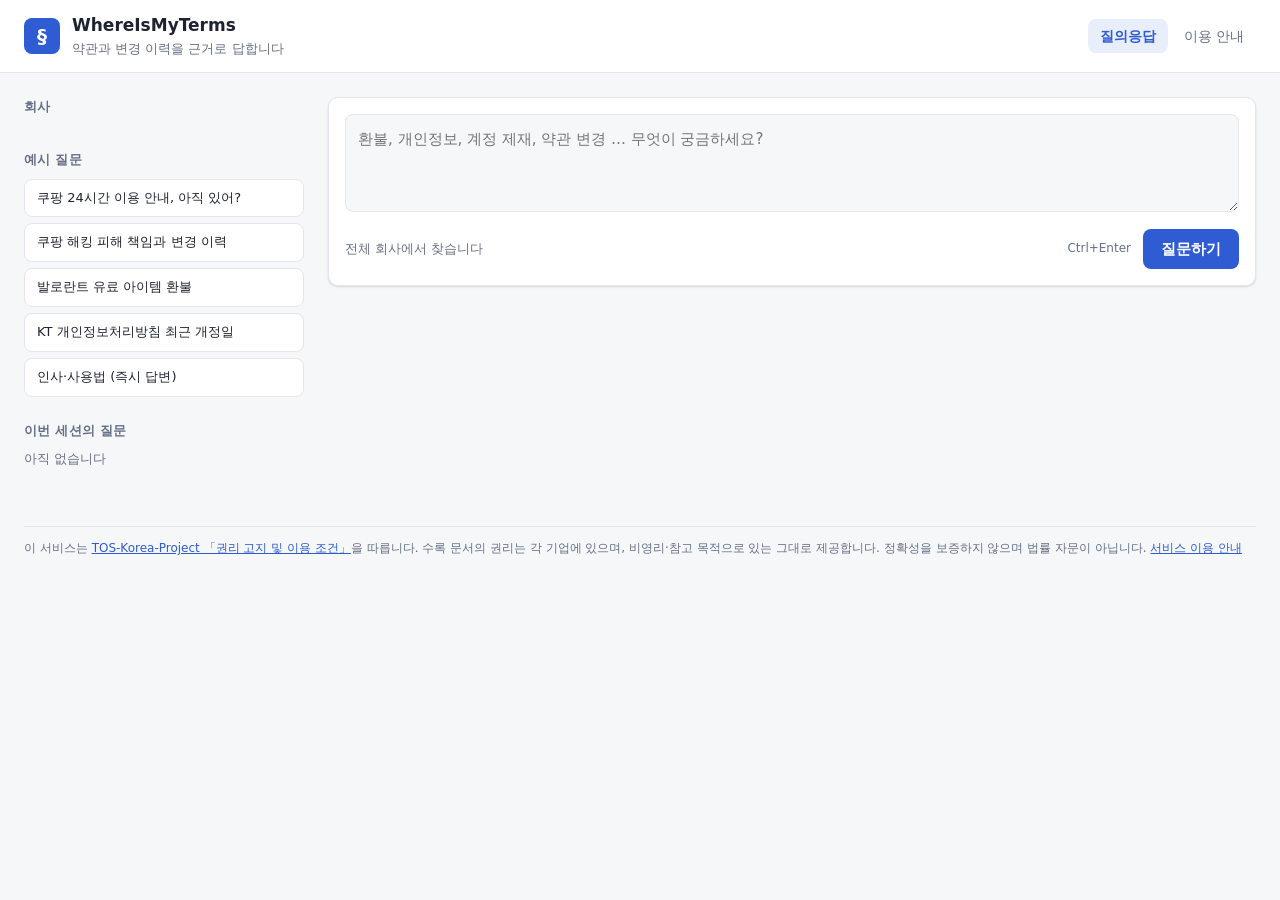
==== wimt/web_static/index.html @ f5bdb1ad "WhereIsMyTerms: 약관 변경 추적 + 약관 질의응답 (공개본) 약관을 조항 단위로 나눠 버전 사이 변경과 유불리(AI 참고 점수)를 추적하고, 약관·변경 이력·인용 법령" ====
<!doctype html>
<html lang="ko">
<head>
  <meta charset="utf-8">
  <meta name="viewport" content="width=device-width, initial-scale=1">
  <title>약관 질의응답 · WhereIsMyTerms</title>
  <link rel="stylesheet" href="app.css">
</head>
<body>
  <header class="topbar">
    <div class="brand">
      <span class="logo" aria-hidden="true">§</span>
      <div>
        <h1>WhereIsMyTerms</h1>
        <p>약관과 변경 이력을 근거로 답합니다</p>
      </div>
      <nav class="tabs" aria-label="페이지">
        <a href="/" aria-current="page">질의응답</a>
        <a href="/rules">이용 안내</a>
      </nav>
    </div>
  </header>

  <div class="layout">
    <aside class="sidebar">
      <section>
        <h2>회사</h2>
        <div id="companies" class="companies" role="radiogroup" aria-label="회사 선택"></div>
      </section>
      <section>
        <h2>예시 질문</h2>
        <div class="examples">
          <button type="button" data-q="쿠팡에서 24시간 서비스 이용할 수 있다는 내용 아직 있어?" data-c="coupang">쿠팡 24시간 이용 안내, 아직 있어?</button>
          <button type="button" data-q="쿠팡은 해킹 피해를 책임져? 예전에 바뀐 적 있어?" data-c="coupang">쿠팡 해킹 피해 책임과 변경 이력</button>
          <button type="button" data-q="발로란트에서 산 유료 아이템 환불 돼?" data-c="riotgames">발로란트 유료 아이템 환불</button>
          <button type="button" data-q="KT 개인정보처리방침은 마지막으로 언제 바뀌었어?" data-c="kt">KT 개인정보처리방침 최근 개정일</button>
          <button type="button" data-q="안녕? 뭘 물어볼 수 있어?" data-c="">인사·사용법 (즉시 답변)</button>
        </div>
      </section>
      <section>
        <h2>이번 세션의 질문</h2>
        <ul id="history" class="history"><li class="empty">아직 없습니다</li></ul>
      </section>
    </aside>

    <main class="main">
      <form id="ask" class="card ask">
        <label for="question" class="sr-only">질문</label>
        <textarea id="question" rows="3" maxlength="2000" placeholder="환불, 개인정보, 계정 제재, 약관 변경 … 무엇이 궁금하세요?" required></textarea>
        <div class="ask-bar">
          <span id="scope" class="scope">전체 회사에서 찾습니다</span>
          <span class="hint">Ctrl+Enter</span>
          <button id="submit" type="submit">질문하기</button>
        </div>
      </form>

      <section id="progress" class="card progress" hidden>
        <ol id="steps" class="steps"></ol>
        <p id="status" class="status" hidden></p>
      </section>

      <section id="error" class="card error" hidden></section>

      <section id="result" class="card result" hidden>
        <div id="notice" class="notice" hidden></div>
        <div id="answer" class="answer"></div>
        <div id="choices" class="choices" hidden></div>
        <div id="meta" class="meta"></div>
        <p class="disclaimer">AI가 자동으로 만든 참고용 답변으로, 틀리거나 빠진 내용이 있을 수 있습니다. 효력을 가지는 정본은 각 기업의 공식 페이지이며, 이 답변은 법적 판단이나 권리 행사의 근거가 될 수 없습니다.
          <a href="/rules">이용 안내</a></p>
      </section>

      <section id="evidence-wrap" class="evidence-wrap" hidden>
        <h2>근거 <span id="evidence-count" class="count"></span></h2>
        <div id="evidence" class="evidence"></div>
        <details class="trace">
          <summary>처리 기록 (trace)</summary>
          <pre id="trace"></pre>
        </details>
      </section>
    </main>
  </div>
  <footer class="site-footer">
    <p>이 서비스는 <a href="https://github.com/jinbumlee95/TOS-Korea-Project/tree/main#%EA%B6%8C%EB%A6%AC-%EA%B3%A0%EC%A7%80-%EB%B0%8F-%EC%9D%B4%EC%9A%A9-%EC%A1%B0%EA%B1%B4" target="_blank" rel="noopener">TOS-Korea-Project 「권리 고지 및 이용 조건」</a>을 따릅니다.
      수록 문서의 권리는 각 기업에 있으며, 비영리·참고 목적으로 있는 그대로 제공합니다. 정확성을 보증하지 않으며 법률 자문이 아닙니다. <a href="/rules">서비스 이용 안내</a></p>
  </footer>
  <script src="app.js"></script>
</body>
</html>
---- wimt/web_static/app.css ----
:root {
  --bg: #f6f7f9; --panel: #ffffff; --text: #1d2330; --muted: #667085; --line: #e3e6eb;
  --accent: #2f5bd3; --accent-soft: #e8eefc; --ok: #1f8a4c; --ok-soft: #e6f4ec; --warn: #b26a00; --warn-soft: #fdf2e0;
  --err: #c0362c; --err-soft: #fbeaea; --cite: #6a3fb5; --cite-soft: #efe8fb;
  --radius: 10px; --shadow: 0 1px 2px rgba(16, 24, 40, .06), 0 1px 3px rgba(16, 24, 40, .08);
  color-scheme: light;
}
@media (prefers-color-scheme: dark) {
  :root {
    --bg: #12151c; --panel: #1a1f29; --text: #e6e9ef; --muted: #98a2b3; --line: #2b3240;
    --accent: #7ea2ff; --accent-soft: #1f2a44; --ok: #5cc98a; --ok-soft: #173024; --warn: #f0b35a; --warn-soft: #33270f;
    --err: #ff7b72; --err-soft: #3a1a1a; --cite: #b99cff; --cite-soft: #2a2140; --shadow: none;
    color-scheme: dark;
  }
}
* { box-sizing: border-box; }
[hidden] { display: none !important; }
body {
  margin: 0; background: var(--bg); color: var(--text);
  font: 15px/1.6 "Pretendard", "Apple SD Gothic Neo", "Malgun Gothic", system-ui, sans-serif;
}
button { font: inherit; cursor: pointer; }
.sr-only { position: absolute; width: 1px; height: 1px; overflow: hidden; clip: rect(0 0 0 0); }

.topbar { background: var(--panel); border-bottom: 1px solid var(--line); padding: 12px 24px; }
.brand { display: flex; gap: 12px; align-items: center; max-width: 1280px; margin: 0 auto; }
.logo { width: 36px; height: 36px; border-radius: 8px; background: var(--accent); color: #fff;
        display: grid; place-items: center; font-weight: 700; font-size: 20px; }
.brand h1 { margin: 0; font-size: 17px; }
.brand p { margin: 0; color: var(--muted); font-size: 13px; }

.layout { display: grid; grid-template-columns: 280px minmax(0, 1fr); gap: 24px; max-width: 1280px;
          margin: 0 auto; padding: 24px; }
@media (max-width: 860px) { .layout { grid-template-columns: 1fr; padding: 16px; } }

.sidebar section { margin-bottom: 24px; }
.sidebar h2, .evidence-wrap h2 { font-size: 13px; font-weight: 600; color: var(--muted); margin: 0 0 8px;
                                 text-transform: none; letter-spacing: .02em; }
.companies { display: flex; flex-direction: column; gap: 4px; }
.company { display: flex; justify-content: space-between; align-items: center; width: 100%; text-align: left;
           padding: 8px 12px; border: 1px solid transparent; border-radius: 8px; background: none; color: var(--text); }
.company:hover { background: var(--panel); border-color: var(--line); }
.company[aria-checked="true"] { background: var(--accent-soft); border-color: var(--accent); color: var(--accent); font-weight: 600; }
.company small { color: var(--muted); font-weight: 400; }
.examples { display: flex; flex-direction: column; gap: 6px; }
.examples button { text-align: left; padding: 8px 12px; border: 1px solid var(--line); border-radius: 8px;
                   background: var(--panel); color: var(--text); font-size: 13px; }
.examples button:hover { border-color: var(--accent); }
.history { margin: 0; padding: 0; list-style: none; font-size: 13px; }
.history li { margin-bottom: 2px; }
.history li.empty { color: var(--muted); }
.history button { display: block; width: 100%; background: none; border: none; padding: 4px 0; color: var(--accent);
                  text-align: left; white-space: nowrap; overflow: hidden; text-overflow: ellipsis; }
.status { margin: 10px 0 0; color: var(--muted); font-size: 13px; }

.main { display: flex; flex-direction: column; gap: 16px; min-width: 0; }
.card { background: var(--panel); border: 1px solid var(--line); border-radius: var(--radius); box-shadow: var(--shadow); padding: 16px; }

.ask textarea { width: 100%; resize: vertical; border: 1px solid var(--line); border-radius: 8px; padding: 12px;
                font: inherit; background: var(--bg); color: var(--text); }
.ask textarea:focus { outline: 2px solid var(--accent-soft); border-color: var(--accent); }
.ask-bar { display: flex; align-items: center; gap: 12px; margin-top: 10px; }
.scope { color: var(--muted); font-size: 13px; flex: 1; }
.hint { color: var(--muted); font-size: 12px; }
.ask button { padding: 8px 18px; border: none; border-radius: 8px; background: var(--accent); color: #fff; font-weight: 600; }
.ask button:disabled { opacity: .5; cursor: wait; }

.steps { list-style: none; margin: 0; padding: 0; display: flex; flex-wrap: wrap; gap: 8px; }
.step { display: flex; gap: 10px; align-items: flex-start; padding: 10px 12px; border-radius: 8px; border: 1px solid var(--line);
        min-width: 150px; flex: 1; }
.step .icon { width: 20px; height: 20px; border-radius: 50%; flex: none; display: grid; place-items: center; font-size: 12px;
              border: 2px solid var(--line); color: var(--muted); margin-top: 2px; }
.step .label { font-weight: 600; font-size: 14px; }
.step .detail { color: var(--muted); font-size: 12px; }
.step.running { border-color: var(--accent); background: var(--accent-soft); }
.step.running .icon { border-color: var(--accent); border-top-color: transparent; animation: spin .8s linear infinite; }
.step.done .icon { background: var(--ok); border-color: var(--ok); color: #fff; }
.step.error .icon { background: var(--err); border-color: var(--err); color: #fff; }
.step.skipped { opacity: .45; }
@keyframes spin { to { transform: rotate(360deg); } }
@media (prefers-reduced-motion: reduce) { .step.running .icon { animation: none; } }

.error { border-color: var(--err); background: var(--err-soft); color: var(--err); }
.notice { padding: 10px 12px; border-radius: 8px; background: var(--warn-soft); color: var(--warn); margin-bottom: 12px; font-size: 14px; }
.answer p { margin: 0 0 10px; }
.answer p:last-child { margin-bottom: 0; }
.cite { display: inline-block; padding: 0 6px; margin: 0 1px; border-radius: 6px; border: none; font-size: 12px; font-weight: 600;
        background: var(--cite-soft); color: var(--cite); vertical-align: 1px; }
.cite:hover { outline: 1px solid var(--cite); }
.choices { display: flex; flex-wrap: wrap; gap: 8px; margin-top: 12px; }
.choices button { padding: 6px 14px; border-radius: 999px; border: 1px solid var(--accent); background: var(--accent-soft);
                  color: var(--accent); font-weight: 600; font-size: 14px; }
.choices button:hover { background: var(--accent); color: #fff; }
.choices button.all { border-color: var(--line); background: none; color: var(--muted); font-weight: 400; }
.meta { margin-top: 12px; padding-top: 10px; border-top: 1px solid var(--line); color: var(--muted); font-size: 12px;
        display: flex; flex-wrap: wrap; gap: 4px 16px; }

.evidence { display: flex; flex-direction: column; gap: 8px; }
.ev { background: var(--panel); border: 1px solid var(--line); border-radius: var(--radius); overflow: hidden; }
.ev.cited { border-color: var(--cite); }
.ev.flash { box-shadow: 0 0 0 3px var(--cite-soft); }
.ev summary { cursor: pointer; padding: 10px 12px; display: flex; gap: 10px; align-items: baseline; list-style: none; }
.ev summary::-webkit-details-marker { display: none; }
.ev .tag { font-weight: 700; font-size: 12px; padding: 1px 7px; border-radius: 6px; background: var(--cite-soft); color: var(--cite); flex: none; }
.ev:not(.cited) .tag { background: var(--line); color: var(--muted); }
.ev .head { font-size: 14px; }
.ev .sub { color: var(--muted); font-size: 12px; margin-left: auto; white-space: nowrap; }
.ev pre { margin: 0; padding: 12px; border-top: 1px solid var(--line); white-space: pre-wrap; word-break: break-word;
          font: 13px/1.6 inherit; background: var(--bg); max-height: 420px; overflow: auto; }
.count { color: var(--muted); font-weight: 400; }
.trace { margin-top: 12px; }
.trace summary { cursor: pointer; color: var(--muted); font-size: 13px; }
.trace pre { font-size: 12px; background: var(--panel); border: 1px solid var(--line); border-radius: 8px; padding: 12px;
             max-height: 360px; overflow: auto; white-space: pre-wrap; word-break: break-all; }

/* 페이지 탭 · 안내 문구 · 이용 안내 페이지 */
.brand { flex-wrap: wrap; }
.tabs { margin-left: auto; display: flex; gap: 4px; }
.tabs a { padding: 6px 12px; border-radius: 8px; color: var(--muted); text-decoration: none; font-size: 14px; }
.tabs a:hover { background: var(--bg); color: var(--text); }
.tabs a[aria-current="page"] { background: var(--accent-soft); color: var(--accent); font-weight: 600; }
a { color: var(--accent); }
.muted { color: var(--muted); }
.disclaimer { margin: 10px 0 0; font-size: 12px; color: var(--muted); }
.site-footer { max-width: 1280px; margin: 8px auto 24px; padding: 0 24px; font-size: 12px; color: var(--muted); }
.site-footer p { border-top: 1px solid var(--line); padding-top: 12px; margin: 0; }
.ev .source { font-size: 12px; white-space: nowrap; }
.doc { max-width: 860px; margin: 0 auto; padding: 24px; }
.doc h1 { font-size: 24px; margin: 8px 0 8px; }
.doc h2 { font-size: 17px; margin: 28px 0 8px; }
.doc .lead { font-size: 16px; }
.doc ul { padding-left: 20px; }
.doc li { margin-bottom: 8px; }
.doc code { font-size: 13px; background: var(--cite-soft); color: var(--cite); padding: 0 4px; border-radius: 4px; }
.callout { border-left: 4px solid var(--accent); }
.callout h2 { margin-top: 0; }
.coverage { display: flex; flex-direction: column; gap: 8px; }
.doclist { margin: 0; padding: 8px 12px 12px 32px; border-top: 1px solid var(--line); font-size: 14px; }
.doclist li { margin-bottom: 4px; }
.doclist .muted { font-size: 12px; margin-left: 6px; }
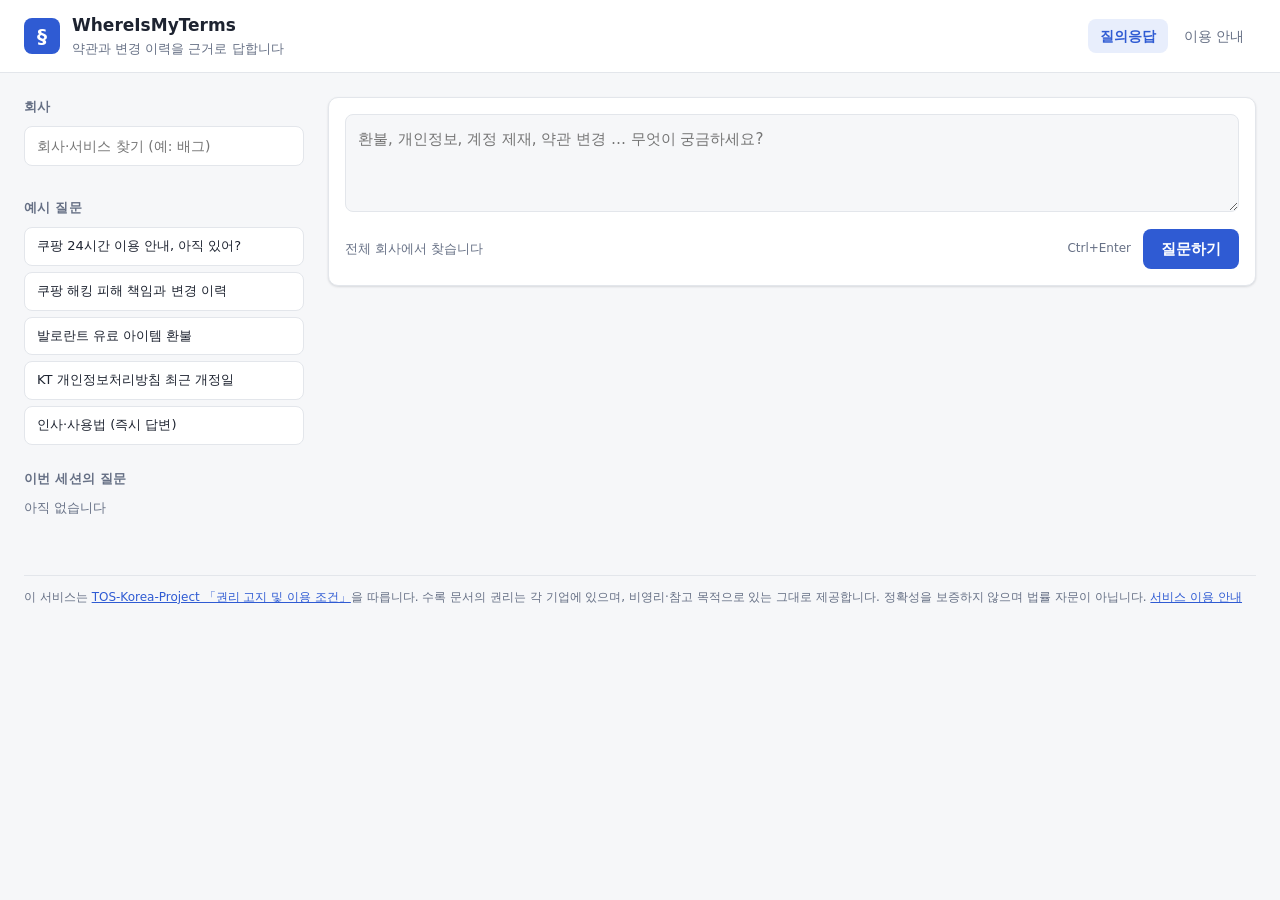
==== commit 771b0a72: "웹 동시 사용·회사 검색/즐겨찾기, 판정 요청 크기 제한과 보류 안내, 추천 질문, 충분성 기준 - 여러 사용자가 동시에 질문 (작업 스레드 공유, 넘치면 대기열 후 503) - " ====
--- a/wimt/web_static/index.html
+++ b/wimt/web_static/index.html
@@ -25,6 +25,8 @@
     <aside class="sidebar">
       <section>
         <h2>회사</h2>
+        <input id="company-search" class="company-search" type="search" placeholder="회사·서비스 찾기 (예: 배그)"
+               aria-label="회사 검색" autocomplete="off">
         <div id="companies" class="companies" role="radiogroup" aria-label="회사 선택"></div>
       </section>
       <section>
@@ -65,6 +67,10 @@
         <div id="notice" class="notice" hidden></div>
         <div id="answer" class="answer"></div>
         <div id="choices" class="choices" hidden></div>
+        <div id="suggest" class="suggest" hidden>
+          <span class="suggest-label">이어서 물어보기 <small>(새 질문으로 처리됩니다)</small></span>
+          <div id="suggest-list" class="choices"></div>
+        </div>
         <div id="meta" class="meta"></div>
         <p class="disclaimer">AI가 자동으로 만든 참고용 답변으로, 틀리거나 빠진 내용이 있을 수 있습니다. 효력을 가지는 정본은 각 기업의 공식 페이지이며, 이 답변은 법적 판단이나 권리 행사의 근거가 될 수 없습니다.
           <a href="/rules">이용 안내</a></p>
--- a/wimt/web_static/app.css
+++ b/wimt/web_static/app.css
@@ -36,7 +36,18 @@
 .sidebar section { margin-bottom: 24px; }
 .sidebar h2, .evidence-wrap h2 { font-size: 13px; font-weight: 600; color: var(--muted); margin: 0 0 8px;
                                  text-transform: none; letter-spacing: .02em; }
-.companies { display: flex; flex-direction: column; gap: 4px; }
+.company-search { width: 100%; margin-bottom: 8px; padding: 8px 12px; border: 1px solid var(--line); border-radius: 8px;
+                  background: var(--panel); color: var(--text); font: inherit; font-size: 14px; }
+.company-search:focus { outline: 2px solid var(--accent-soft); border-color: var(--accent); }
+.companies { display: flex; flex-direction: column; gap: 4px; max-height: 55vh; overflow-y: auto; padding-right: 2px; }
+.companies .group { margin: 8px 4px 2px; font-size: 12px; color: var(--muted); }
+.companies .empty { margin: 8px 4px; font-size: 13px; color: var(--muted); }
+.company-row { display: flex; align-items: center; gap: 2px; }
+.company-row .company { flex: 1; min-width: 0; }
+.fav { flex: none; width: 32px; height: 32px; border: none; border-radius: 8px; background: none; color: var(--muted);
+       font-size: 16px; line-height: 1; cursor: pointer; }
+.fav:hover { background: var(--panel); color: var(--warn); }
+.fav[aria-pressed="true"] { color: var(--warn); }
 .company { display: flex; justify-content: space-between; align-items: center; width: 100%; text-align: left;
            padding: 8px 12px; border: 1px solid transparent; border-radius: 8px; background: none; color: var(--text); }
 .company:hover { background: var(--panel); border-color: var(--line); }
@@ -91,6 +102,10 @@
 .choices button { padding: 6px 14px; border-radius: 999px; border: 1px solid var(--accent); background: var(--accent-soft);
                   color: var(--accent); font-weight: 600; font-size: 14px; }
 .choices button:hover { background: var(--accent); color: #fff; }
+.suggest { margin-top: 16px; }
+.suggest-label { font-size: 13px; color: var(--muted); }
+.suggest-label small { font-size: 12px; }
+.suggest .choices { margin-top: 6px; }
 .choices button.all { border-color: var(--line); background: none; color: var(--muted); font-weight: 400; }
 .meta { margin-top: 12px; padding-top: 10px; border-top: 1px solid var(--line); color: var(--muted); font-size: 12px;
         display: flex; flex-wrap: wrap; gap: 4px 16px; }
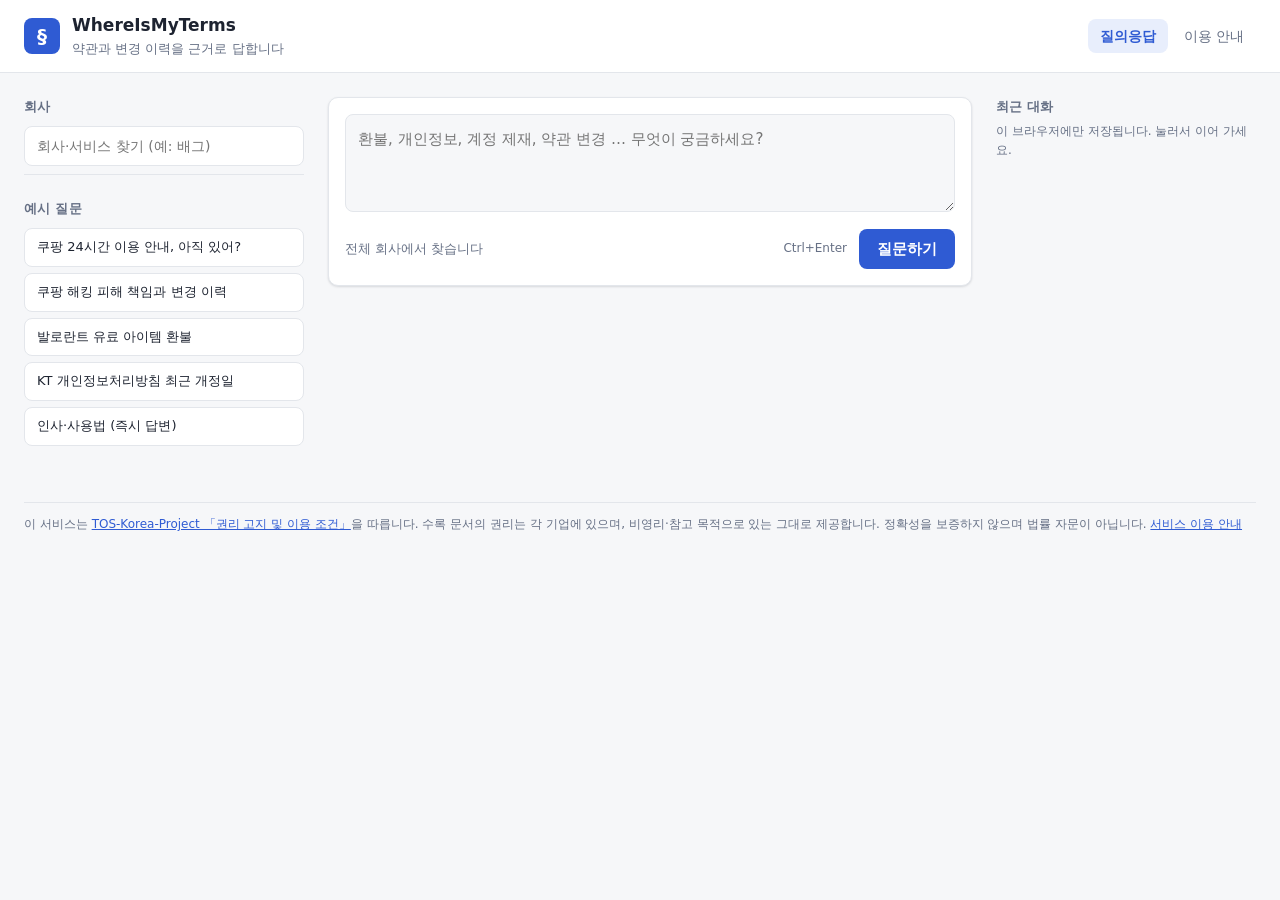
==== commit 52435591: "긴 목록 항 채점 제외·DirectML 전용, 회사별 최근 대화·추천 질문 회사 전환·토스 추가, 답변 끝 '알고 있는 버전' 안내·수집본 표기, 근거 번호 말풍선, 웹 화면 캡처" ====
--- a/wimt/web_static/index.html
+++ b/wimt/web_static/index.html
@@ -39,10 +39,6 @@
           <button type="button" data-q="안녕? 뭘 물어볼 수 있어?" data-c="">인사·사용법 (즉시 답변)</button>
         </div>
       </section>
-      <section>
-        <h2>이번 세션의 질문</h2>
-        <ul id="history" class="history"><li class="empty">아직 없습니다</li></ul>
-      </section>
     </aside>
 
     <main class="main">
@@ -51,12 +47,18 @@
         <textarea id="question" rows="3" maxlength="2000" placeholder="환불, 개인정보, 계정 제재, 약관 변경 … 무엇이 궁금하세요?" required></textarea>
         <div class="ask-bar">
           <span id="scope" class="scope">전체 회사에서 찾습니다</span>
+          <span id="thread" class="thread" hidden></span>
+          <button id="new-thread" class="new-thread" type="button" hidden title="이전 대화를 잊고 새로 질문합니다">새 대화</button>
           <span class="hint">Ctrl+Enter</span>
           <button id="submit" type="submit">질문하기</button>
         </div>
       </form>
 
       <section id="progress" class="card progress" hidden>
+        <div class="progress-head">
+          <span id="progress-title" class="progress-title">처리 중</span>
+          <span id="timer" class="timer" aria-live="off">0.0초</span>
+        </div>
         <ol id="steps" class="steps"></ol>
         <p id="status" class="status" hidden></p>
       </section>
@@ -64,6 +66,7 @@
       <section id="error" class="card error" hidden></section>
 
       <section id="result" class="card result" hidden>
+        <p id="understood" class="understood" hidden></p>
         <div id="notice" class="notice" hidden></div>
         <div id="answer" class="answer"></div>
         <div id="choices" class="choices" hidden></div>
@@ -77,14 +80,27 @@
       </section>
 
       <section id="evidence-wrap" class="evidence-wrap" hidden>
-        <h2>근거 <span id="evidence-count" class="count"></span></h2>
-        <div id="evidence" class="evidence"></div>
+        <div id="ev-terms-wrap" class="ev-group">
+          <h2><span id="ev-terms-title">근거</span> <span id="ev-terms-count" class="count"></span></h2>
+          <div id="ev-terms" class="evidence"></div>
+        </div>
+        <div id="ev-laws-wrap" class="ev-group" hidden>
+          <h2>법령 근거 <span id="ev-laws-count" class="count"></span></h2>
+          <p class="ev-note">약관이 따른다고 한 법령의 조문입니다 (legalize-kr · 국가법령정보센터). 참고용이며 법률 자문이 아닙니다.</p>
+          <div id="ev-laws" class="evidence"></div>
+        </div>
         <details class="trace">
           <summary>처리 기록 (trace)</summary>
           <pre id="trace"></pre>
         </details>
       </section>
     </main>
+
+    <aside class="convs-panel" aria-labelledby="convs-title">
+      <h2 id="convs-title">최근 대화</h2>
+      <p class="convs-note">이 브라우저에만 저장됩니다. 눌러서 이어 가세요.</p>
+      <ul id="convs" class="convs"></ul>
+    </aside>
   </div>
   <footer class="site-footer">
     <p>이 서비스는 <a href="https://github.com/jinbumlee95/TOS-Korea-Project/tree/main#%EA%B6%8C%EB%A6%AC-%EA%B3%A0%EC%A7%80-%EB%B0%8F-%EC%9D%B4%EC%9A%A9-%EC%A1%B0%EA%B1%B4" target="_blank" rel="noopener">TOS-Korea-Project 「권리 고지 및 이용 조건」</a>을 따릅니다.
--- a/wimt/web_static/app.css
+++ b/wimt/web_static/app.css
@@ -23,15 +23,42 @@
 .sr-only { position: absolute; width: 1px; height: 1px; overflow: hidden; clip: rect(0 0 0 0); }
 
 .topbar { background: var(--panel); border-bottom: 1px solid var(--line); padding: 12px 24px; }
-.brand { display: flex; gap: 12px; align-items: center; max-width: 1280px; margin: 0 auto; }
+.brand { display: flex; gap: 12px; align-items: center; max-width: 1560px; margin: 0 auto; }
 .logo { width: 36px; height: 36px; border-radius: 8px; background: var(--accent); color: #fff;
         display: grid; place-items: center; font-weight: 700; font-size: 20px; }
 .brand h1 { margin: 0; font-size: 17px; }
 .brand p { margin: 0; color: var(--muted); font-size: 13px; }
 
-.layout { display: grid; grid-template-columns: 280px minmax(0, 1fr); gap: 24px; max-width: 1280px;
-          margin: 0 auto; padding: 24px; }
-@media (max-width: 860px) { .layout { grid-template-columns: 1fr; padding: 16px; } }
+.layout { display: grid; grid-template-columns: 280px minmax(0, 1fr) 260px; grid-template-areas: "side main convs";
+          gap: 24px; max-width: 1560px; margin: 0 auto; padding: 24px; }
+.sidebar { grid-area: side; }
+.main { grid-area: main; }
+.convs-panel { grid-area: convs; }
+@media (max-width: 1180px) {
+  .layout { grid-template-columns: 280px minmax(0, 1fr); grid-template-areas: "side main" "convs main"; grid-template-rows: auto 1fr; }
+}
+@media (max-width: 860px) { .layout { grid-template-columns: 1fr; grid-template-areas: "side" "convs" "main"; padding: 16px; } }
+
+/* 오른쪽: 회사별 대화 목록 (최근 것이 위) */
+.convs-panel h2 { font-size: 13px; font-weight: 600; color: var(--muted); margin: 0 0 4px; }
+.convs-note { margin: 0 0 8px; font-size: 12px; color: var(--muted); }
+.convs { margin: 0; padding: 0; list-style: none; display: flex; flex-direction: column; gap: 6px;
+         max-height: 75vh; overflow-y: auto; }
+.convs .empty { font-size: 13px; color: var(--muted); }
+.conv { position: relative; }
+.conv-open { display: flex; flex-direction: column; gap: 2px; width: 100%; text-align: left; padding: 8px 28px 8px 12px;
+             border: 1px solid var(--line); border-radius: 8px; background: var(--panel); color: var(--text); }
+.conv-open:hover { border-color: var(--accent); }
+.conv.active .conv-open { border-color: var(--accent); background: var(--accent-soft); }
+.conv-company { align-self: flex-start; font-size: 11px; font-weight: 600; padding: 0 7px; border-radius: 999px;
+                background: var(--accent-soft); color: var(--accent); }
+.conv.active .conv-company { background: var(--accent); color: #fff; }
+.conv-title { font-size: 13px; font-weight: 600; overflow: hidden; text-overflow: ellipsis; white-space: nowrap; }
+.conv-last { font-size: 12px; color: var(--muted); overflow: hidden; text-overflow: ellipsis; white-space: nowrap; }
+.conv-meta { font-size: 11px; color: var(--muted); }
+.conv-del { position: absolute; top: 4px; right: 4px; width: 22px; height: 22px; border: none; border-radius: 6px;
+            background: none; color: var(--muted); font-size: 15px; line-height: 1; }
+.conv-del:hover { background: var(--err-soft); color: var(--err); }
 
 .sidebar section { margin-bottom: 24px; }
 .sidebar h2, .evidence-wrap h2 { font-size: 13px; font-weight: 600; color: var(--muted); margin: 0 0 8px;
@@ -39,7 +66,10 @@
 .company-search { width: 100%; margin-bottom: 8px; padding: 8px 12px; border: 1px solid var(--line); border-radius: 8px;
                   background: var(--panel); color: var(--text); font: inherit; font-size: 14px; }
 .company-search:focus { outline: 2px solid var(--accent-soft); border-color: var(--accent); }
-.companies { display: flex; flex-direction: column; gap: 4px; max-height: 55vh; overflow-y: auto; padding-right: 2px; }
+/* 회사 목록: 한 번에 6줄 정도(줄 42px + 간격 4px)만 보이고 나머지는 스크롤 */
+.companies { display: flex; flex-direction: column; gap: 4px; max-height: calc(6 * 42px + 5 * 4px); overflow-y: auto;
+             padding-right: 2px; overscroll-behavior: contain; border-bottom: 1px solid var(--line); position: relative; }
+.company-row { flex: none; }
 .companies .group { margin: 8px 4px 2px; font-size: 12px; color: var(--muted); }
 .companies .empty { margin: 8px 4px; font-size: 13px; color: var(--muted); }
 .company-row { display: flex; align-items: center; gap: 2px; }
@@ -57,12 +87,19 @@
 .examples button { text-align: left; padding: 8px 12px; border: 1px solid var(--line); border-radius: 8px;
                    background: var(--panel); color: var(--text); font-size: 13px; }
 .examples button:hover { border-color: var(--accent); }
-.history { margin: 0; padding: 0; list-style: none; font-size: 13px; }
-.history li { margin-bottom: 2px; }
-.history li.empty { color: var(--muted); }
-.history button { display: block; width: 100%; background: none; border: none; padding: 4px 0; color: var(--accent);
-                  text-align: left; white-space: nowrap; overflow: hidden; text-overflow: ellipsis; }
 .status { margin: 10px 0 0; color: var(--muted); font-size: 13px; }
+.progress-head { display: flex; justify-content: space-between; align-items: baseline; margin-bottom: 10px; }
+.progress-title { font-size: 13px; font-weight: 600; color: var(--accent); }
+.timer { font-variant-numeric: tabular-nums; font-size: 13px; color: var(--muted); }
+.progress.done .progress-title { color: var(--ok); }
+.progress.failed .progress-title { color: var(--err); }
+.ev-group + .ev-group { margin-top: 20px; }
+.ev-note { margin: -4px 0 8px; font-size: 12px; color: var(--muted); }
+.ev.law .tag { background: var(--warn-soft); color: var(--warn); }
+.ev mark.hl { background: #fff1a8; color: inherit; border-radius: 3px; padding: 0 1px; box-shadow: 0 0 0 1px #f2d54a inset; }
+@media (prefers-color-scheme: dark) { .ev mark.hl { background: #5a4a0c; box-shadow: 0 0 0 1px #8a7415 inset; } }
+.ev .hl-count { font-size: 11px; padding: 1px 6px; border-radius: 999px; background: #fff1a8; color: #6b5800; white-space: nowrap; flex: none; }
+@media (prefers-color-scheme: dark) { .ev .hl-count { background: #5a4a0c; color: #f5e27a; } }
 
 .main { display: flex; flex-direction: column; gap: 16px; min-width: 0; }
 .card { background: var(--panel); border: 1px solid var(--line); border-radius: var(--radius); box-shadow: var(--shadow); padding: 16px; }
@@ -73,8 +110,14 @@
 .ask-bar { display: flex; align-items: center; gap: 12px; margin-top: 10px; }
 .scope { color: var(--muted); font-size: 13px; flex: 1; }
 .hint { color: var(--muted); font-size: 12px; }
-.ask button { padding: 8px 18px; border: none; border-radius: 8px; background: var(--accent); color: #fff; font-weight: 600; }
-.ask button:disabled { opacity: .5; cursor: wait; }
+.thread { color: var(--accent); font-size: 12px; }
+.new-thread { padding: 4px 10px; border: 1px solid var(--line); border-radius: 999px; background: none;
+              color: var(--muted); font-size: 12px; cursor: pointer; }
+.new-thread:hover { border-color: var(--accent); color: var(--accent); }
+.understood { margin: 0 0 10px; padding: 8px 12px; border-radius: 8px; background: var(--accent-soft);
+              color: var(--accent); font-size: 13px; }
+.ask #submit { padding: 8px 18px; border: none; border-radius: 8px; background: var(--accent); color: #fff; font-weight: 600; }
+.ask #submit:disabled { opacity: .5; cursor: wait; }
 
 .steps { list-style: none; margin: 0; padding: 0; display: flex; flex-wrap: wrap; gap: 8px; }
 .step { display: flex; gap: 10px; align-items: flex-start; padding: 10px 12px; border-radius: 8px; border: 1px solid var(--line);
@@ -83,6 +126,8 @@
               border: 2px solid var(--line); color: var(--muted); margin-top: 2px; }
 .step .label { font-weight: 600; font-size: 14px; }
 .step .detail { color: var(--muted); font-size: 12px; }
+.step .step-time { font-size: 11px; color: var(--muted); font-variant-numeric: tabular-nums; margin-top: 2px; }
+.step .step-time:empty { display: none; }
 .step.running { border-color: var(--accent); background: var(--accent-soft); }
 .step.running .icon { border-color: var(--accent); border-top-color: transparent; animation: spin .8s linear infinite; }
 .step.done .icon { background: var(--ok); border-color: var(--ok); color: #fff; }
@@ -137,7 +182,7 @@
 a { color: var(--accent); }
 .muted { color: var(--muted); }
 .disclaimer { margin: 10px 0 0; font-size: 12px; color: var(--muted); }
-.site-footer { max-width: 1280px; margin: 8px auto 24px; padding: 0 24px; font-size: 12px; color: var(--muted); }
+.site-footer { max-width: 1560px; margin: 8px auto 24px; padding: 0 24px; font-size: 12px; color: var(--muted); }
 .site-footer p { border-top: 1px solid var(--line); padding-top: 12px; margin: 0; }
 .ev .source { font-size: 12px; white-space: nowrap; }
 .doc { max-width: 860px; margin: 0 auto; padding: 24px; }
@@ -153,3 +198,10 @@
 .doclist { margin: 0; padding: 8px 12px 12px 32px; border-top: 1px solid var(--line); font-size: 14px; }
 .doclist li { margin-bottom: 4px; }
 .doclist .muted { font-size: 12px; margin-left: 6px; }
+
+/* 근거 번호 말풍선 (app.js showTip): 마우스를 올리면 바로 뜬다 */
+.tip { position: absolute; z-index: 1000; max-width: min(360px, calc(100vw - 16px)); padding: 8px 10px;
+       border-radius: 8px; background: var(--text); color: var(--panel); font-size: 12.5px; line-height: 1.5;
+       white-space: pre-line; pointer-events: none; box-shadow: 0 4px 12px rgba(16, 24, 40, .18); }
+[data-tip] { cursor: help; }
+.cite[data-tip] { cursor: pointer; }
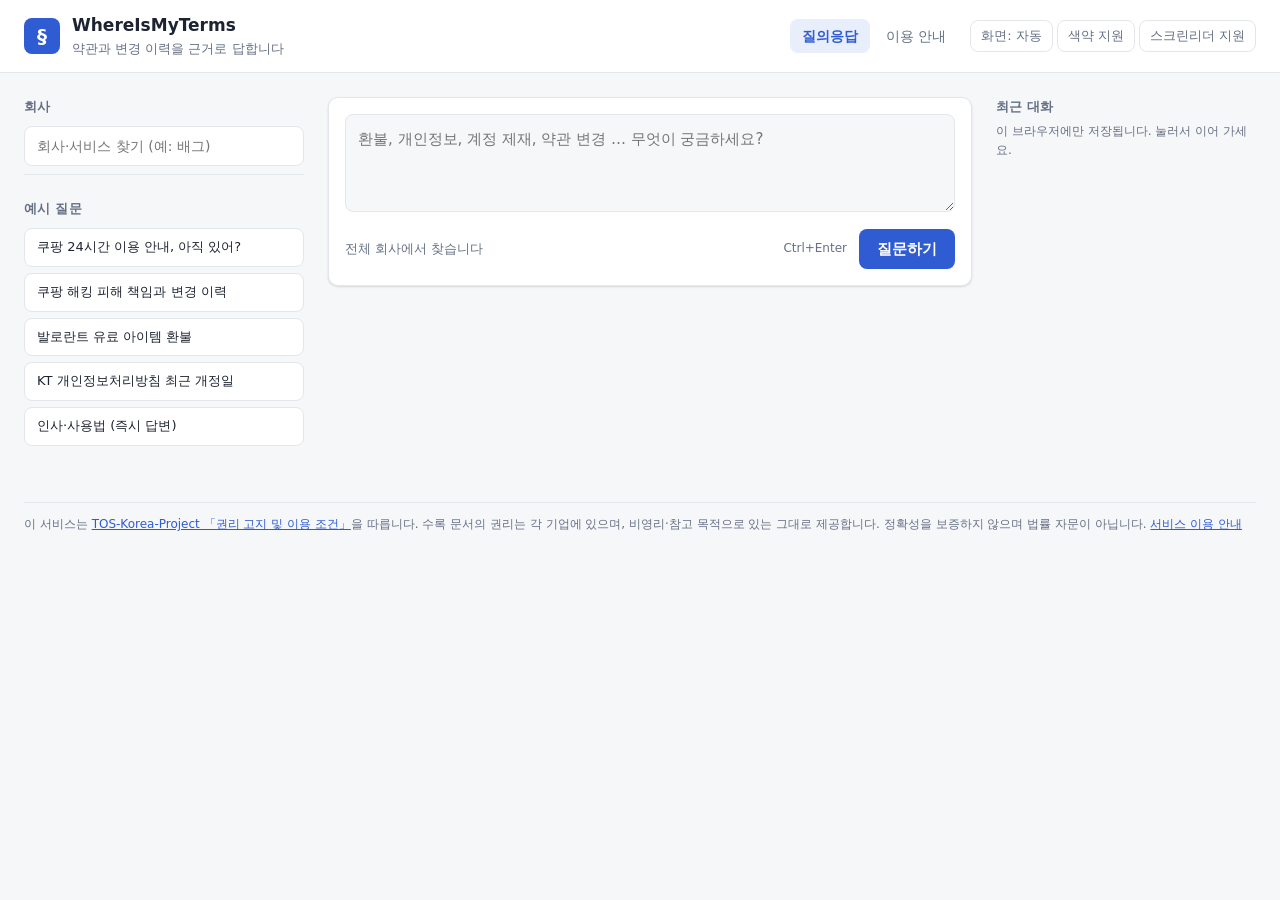
==== commit 049b0c8e: "1.1.0: 변경 이력 비교 보기, 날짜 되묻기, 최근순 이력, 공정위 사례 하이라이트, 화면 접근성 설정 - 날짜 없이 물은 이력 질문이 보류되면 관련 변경 목록을 최근 날짜부터" ====
--- a/wimt/web_static/index.html
+++ b/wimt/web_static/index.html
@@ -5,8 +5,10 @@
   <meta name="viewport" content="width=device-width, initial-scale=1">
   <title>약관 질의응답 · WhereIsMyTerms</title>
   <link rel="stylesheet" href="app.css">
+  <script src="a11y.js"></script>
 </head>
 <body>
+  <a class="skip" href="#question">질문 입력으로 건너뛰기</a>
   <header class="topbar">
     <div class="brand">
       <span class="logo" aria-hidden="true">§</span>
@@ -54,22 +56,27 @@
         </div>
       </form>
 
-      <section id="progress" class="card progress" hidden>
+      <section id="progress" class="card progress" aria-label="처리 진행" hidden>
         <div class="progress-head">
           <span id="progress-title" class="progress-title">처리 중</span>
           <span id="timer" class="timer" aria-live="off">0.0초</span>
         </div>
         <ol id="steps" class="steps"></ol>
+        <details id="live" class="live" open hidden>
+          <summary class="live-head"><span id="live-title">찾은 근거</span> <span id="live-count" class="count"></span></summary>
+          <ol id="live-list" class="live-list"></ol>
+        </details>
         <p id="status" class="status" hidden></p>
       </section>
 
-      <section id="error" class="card error" hidden></section>
+      <section id="error" class="card error" role="alert" hidden></section>
 
-      <section id="result" class="card result" hidden>
+      <section id="result" class="card result" tabindex="-1" aria-label="답변" hidden>
         <p id="understood" class="understood" hidden></p>
         <div id="notice" class="notice" hidden></div>
         <div id="answer" class="answer"></div>
         <div id="choices" class="choices" hidden></div>
+        <div id="date-list" class="evidence date-list" hidden></div>
         <div id="suggest" class="suggest" hidden>
           <span class="suggest-label">이어서 물어보기 <small>(새 질문으로 처리됩니다)</small></span>
           <div id="suggest-list" class="choices"></div>
--- a/wimt/web_static/app.css
+++ b/wimt/web_static/app.css
@@ -3,15 +3,37 @@
   --accent: #2f5bd3; --accent-soft: #e8eefc; --ok: #1f8a4c; --ok-soft: #e6f4ec; --warn: #b26a00; --warn-soft: #fdf2e0;
   --err: #c0362c; --err-soft: #fbeaea; --cite: #6a3fb5; --cite-soft: #efe8fb;
   --radius: 10px; --shadow: 0 1px 2px rgba(16, 24, 40, .06), 0 1px 3px rgba(16, 24, 40, .08);
+  --hl: #fff1a8; --hl-line: #f2d54a; --hl-text: #6b5800;
   color-scheme: light;
 }
+/* 어두운 화면: 기기 설정을 따르되(자동), 화면 설정(a11y.js)에서 밝게·어둡게를 고르면 그것을 따른다 */
 @media (prefers-color-scheme: dark) {
-  :root {
+  :root:not([data-theme="light"]) {
     --bg: #12151c; --panel: #1a1f29; --text: #e6e9ef; --muted: #98a2b3; --line: #2b3240;
     --accent: #7ea2ff; --accent-soft: #1f2a44; --ok: #5cc98a; --ok-soft: #173024; --warn: #f0b35a; --warn-soft: #33270f;
     --err: #ff7b72; --err-soft: #3a1a1a; --cite: #b99cff; --cite-soft: #2a2140; --shadow: none;
+    --hl: #5a4a0c; --hl-line: #8a7415; --hl-text: #f5e27a;
     color-scheme: dark;
   }
+}
+:root[data-theme="dark"] {
+  --bg: #12151c; --panel: #1a1f29; --text: #e6e9ef; --muted: #98a2b3; --line: #2b3240;
+  --accent: #7ea2ff; --accent-soft: #1f2a44; --ok: #5cc98a; --ok-soft: #173024; --warn: #f0b35a; --warn-soft: #33270f;
+  --err: #ff7b72; --err-soft: #3a1a1a; --cite: #b99cff; --cite-soft: #2a2140; --shadow: none;
+  --hl: #5a4a0c; --hl-line: #8a7415; --hl-text: #f5e27a;
+  color-scheme: dark;
+}
+/* 색약 지원: 빨강·초록(적록 색각이상에서 구별이 어렵다) 대신 파랑·주황 (Okabe–Ito 계열). 색 말고도 밑줄·취소선·기호로 구분한다 */
+:root[data-cvd="on"] {
+  --ok: #0067a5; --ok-soft: #e1eef8; --err: #b34d00; --err-soft: #fcebdc; --warn: #7a6200; --warn-soft: #f8f1d4;
+}
+@media (prefers-color-scheme: dark) {
+  :root[data-cvd="on"]:not([data-theme="light"]) {
+    --ok: #6cbcf0; --ok-soft: #12283a; --err: #ffa05c; --err-soft: #3a2412; --warn: #f0e05a; --warn-soft: #302c0e;
+  }
+}
+:root[data-cvd="on"][data-theme="dark"] {
+  --ok: #6cbcf0; --ok-soft: #12283a; --err: #ffa05c; --err-soft: #3a2412; --warn: #f0e05a; --warn-soft: #302c0e;
 }
 * { box-sizing: border-box; }
 [hidden] { display: none !important; }
@@ -21,6 +43,21 @@
 }
 button { font: inherit; cursor: pointer; }
 .sr-only { position: absolute; width: 1px; height: 1px; overflow: hidden; clip: rect(0 0 0 0); }
+
+/* 키보드 초점: 늘 보이게, 스크린리더 지원 모드에서는 더 굵게 */
+:focus-visible { outline: 2px solid var(--accent); outline-offset: 2px; }
+:root[data-sr="on"] :focus-visible { outline: 3px solid var(--accent); outline-offset: 3px; box-shadow: 0 0 0 6px var(--accent-soft); }
+.skip { position: absolute; left: 12px; top: -48px; z-index: 10; padding: 8px 14px; border-radius: 8px;
+        background: var(--accent); color: #fff; font-weight: 600; text-decoration: none; }
+.skip:focus { top: 8px; }
+/* 화면 설정 (이용 안내 옆) */
+.a11y { display: flex; flex-wrap: wrap; gap: 4px; }
+.a11y button { padding: 5px 10px; border: 1px solid var(--line); border-radius: 8px; background: var(--panel); color: var(--muted); font-size: 13px; }
+.a11y button:hover { color: var(--text); border-color: var(--accent); }
+.a11y button[aria-pressed="true"] { background: var(--accent-soft); border-color: var(--accent); color: var(--accent); font-weight: 600; }
+.a11y button[aria-pressed="true"]::before { content: "✓ "; }
+/* 움직임 줄이기를 켠 기기에서는 등장 효과를 끈다 */
+@media (prefers-reduced-motion: reduce) { *, *::before, *::after { animation: none !important; transition: none !important; } }
 
 .topbar { background: var(--panel); border-bottom: 1px solid var(--line); padding: 12px 24px; }
 .brand { display: flex; gap: 12px; align-items: center; max-width: 1560px; margin: 0 auto; }
@@ -96,10 +133,31 @@
 .ev-group + .ev-group { margin-top: 20px; }
 .ev-note { margin: -4px 0 8px; font-size: 12px; color: var(--muted); }
 .ev.law .tag { background: var(--warn-soft); color: var(--warn); }
-.ev mark.hl { background: #fff1a8; color: inherit; border-radius: 3px; padding: 0 1px; box-shadow: 0 0 0 1px #f2d54a inset; }
-@media (prefers-color-scheme: dark) { .ev mark.hl { background: #5a4a0c; box-shadow: 0 0 0 1px #8a7415 inset; } }
-.ev .hl-count { font-size: 11px; padding: 1px 6px; border-radius: 999px; background: #fff1a8; color: #6b5800; white-space: nowrap; flex: none; }
-@media (prefers-color-scheme: dark) { .ev .hl-count { background: #5a4a0c; color: #f5e27a; } }
+.ev mark.hl { background: var(--hl); color: inherit; border-radius: 3px; padding: 0 1px; box-shadow: 0 0 0 1px var(--hl-line) inset; }
+.ev .hl-count { font-size: 11px; padding: 1px 6px; border-radius: 999px; background: var(--hl); color: var(--hl-text); white-space: nowrap; flex: none; }
+/* 유불리 지수 칩 (Jev 참고 점수): 불리 기준(−0.7) 이하는 빨강, +0.5 이상은 초록, 그 사이는 회색 */
+.ev .favor, .ev .ftc-count { font-size: 11px; padding: 1px 6px; border-radius: 999px; white-space: nowrap; flex: none;
+  font-variant-numeric: tabular-nums; cursor: help; }
+.ev .favor.neg { background: var(--err-soft); color: var(--err); }
+.ev .favor.mid { background: var(--bg); color: var(--muted); border: 1px solid var(--line); }
+.ev .favor.pos { background: var(--ok-soft); color: var(--ok); }
+.ev .ftc-count { background: var(--cite-soft); color: var(--cite); }
+/* 카드(.ev)에는 안쪽 여백이 없고 본문(pre)이 12px 를 쓴다. 덧붙인 영역도 같은 12px 를 둔다 */
+.ev .favor-note { margin: 0 12px 10px; padding: 8px 10px; border-radius: 8px; background: var(--bg); font-size: 12px; color: var(--muted); }
+.ev .favor-note strong { color: var(--text); font-weight: 600; }
+.ev .ftc { padding: 14px 12px 12px; border-top: 1px solid var(--line); }
+.ev .ftc-head { margin: 0 0 4px; font-size: 13px; font-weight: 600; color: var(--cite); }
+.ev .ftc-note { margin: 0 0 10px; font-size: 12px; line-height: 1.5; color: var(--muted); }
+.ev .ftc-case { border: 1px solid var(--line); border-radius: 8px; padding: 0; margin-top: 8px; }
+.ev .ftc-case > summary { padding: 8px 12px; font-size: 13px; display: flex; flex-wrap: wrap; gap: 6px; align-items: baseline; }
+.ev .ftc-issue { color: var(--muted); }
+.ev .ftc-case .sim { margin-left: auto; font-size: 11px; color: var(--muted); font-variant-numeric: tabular-nums; }
+.ev .ftc-pair { display: grid; grid-template-columns: 1fr 1fr; gap: 10px; padding: 4px 12px 0; }
+.ev .ftc-pair b { font-size: 12px; color: var(--muted); }
+.ev .ftc-pair pre { margin: 4px 0 0; padding: 8px 10px; border: 1px solid var(--line); border-radius: 6px;
+                    font-size: 12px; max-height: 220px; overflow: auto; }
+.ev .ftc-meta { margin: 0; padding: 8px 12px 10px; font-size: 12px; color: var(--muted); }
+@media (max-width: 720px) { .ev .ftc-pair { grid-template-columns: 1fr; } }
 
 .main { display: flex; flex-direction: column; gap: 16px; min-width: 0; }
 .card { background: var(--panel); border: 1px solid var(--line); border-radius: var(--radius); box-shadow: var(--shadow); padding: 16px; }
@@ -130,11 +188,33 @@
 .step .step-time:empty { display: none; }
 .step.running { border-color: var(--accent); background: var(--accent-soft); }
 .step.running .icon { border-color: var(--accent); border-top-color: transparent; animation: spin .8s linear infinite; }
-.step.done .icon { background: var(--ok); border-color: var(--ok); color: #fff; }
-.step.error .icon { background: var(--err); border-color: var(--err); color: #fff; }
+.step.done .icon { background: var(--ok); border-color: var(--ok); color: var(--panel); }
+.step.error .icon { background: var(--err); border-color: var(--err); color: var(--panel); }
 .step.skipped { opacity: .45; }
 @keyframes spin { to { transform: rotate(360deg); } }
 @media (prefers-reduced-motion: reduce) { .step.running .icon { animation: none; } }
+
+/* 진행 중 근거: 검색·판정·법령 조회가 끝날 때마다 쌓인다 (최종 근거는 답변 아래) */
+.live { margin-top: 12px; border-top: 1px dashed var(--line); padding-top: 10px; }
+.live-head { font-size: 12px; font-weight: 600; color: var(--muted); margin-bottom: 6px; cursor: pointer; user-select: none; }
+.live-head:hover { color: var(--text); }
+.live:not([open]) .live-head { margin-bottom: 0; }
+.live-list { list-style: none; margin: 0; padding: 0; display: grid; gap: 6px; max-height: 300px; overflow: auto; }
+.live-item { display: grid; grid-template-columns: auto 1fr auto; gap: 2px 8px; align-items: baseline; padding: 6px 10px;
+             border: 1px solid var(--line); border-radius: 8px; background: var(--panel); font-size: 12px;
+             transition: opacity .3s, border-color .3s, background .3s; }
+.live-item.new { animation: live-in .35s ease-out both; }
+@keyframes live-in { from { opacity: 0; transform: translateY(6px); } to { opacity: 1; transform: none; } }
+.live-item .kind { font-size: 11px; padding: 0 6px; border-radius: 999px; background: var(--accent-soft); color: var(--accent); white-space: nowrap; }
+.live-item.law .kind { background: var(--warn-soft); color: var(--warn); }
+.live-item .name { font-weight: 600; overflow: hidden; text-overflow: ellipsis; white-space: nowrap; }
+.live-item .snip { grid-column: 2 / 4; color: var(--muted); overflow: hidden; text-overflow: ellipsis; white-space: nowrap; }
+.live-item .verdict { font-size: 11px; white-space: nowrap; color: var(--muted); }
+.live-item.judging .verdict::after { content: "판정 대기"; }
+.live-item.kept { border-color: var(--ok); background: var(--ok-soft); }
+.live-item.kept .verdict { color: var(--ok); font-weight: 600; }
+.live-item.dropped { opacity: .5; }
+@media (prefers-reduced-motion: reduce) { .live-item.new { animation: none; } .live-item { transition: none; } }
 
 .error { border-color: var(--err); background: var(--err-soft); color: var(--err); }
 .notice { padding: 10px 12px; border-radius: 8px; background: var(--warn-soft); color: var(--warn); margin-bottom: 12px; font-size: 14px; }
@@ -159,14 +239,24 @@
 .ev { background: var(--panel); border: 1px solid var(--line); border-radius: var(--radius); overflow: hidden; }
 .ev.cited { border-color: var(--cite); }
 .ev.flash { box-shadow: 0 0 0 3px var(--cite-soft); }
-.ev summary { cursor: pointer; padding: 10px 12px; display: flex; gap: 10px; align-items: baseline; list-style: none; }
+.ev summary { cursor: pointer; padding: 10px 12px; display: flex; flex-wrap: wrap; gap: 6px 10px; align-items: baseline; list-style: none; }
 .ev summary::-webkit-details-marker { display: none; }
 .ev .tag { font-weight: 700; font-size: 12px; padding: 1px 7px; border-radius: 6px; background: var(--cite-soft); color: var(--cite); flex: none; }
 .ev:not(.cited) .tag { background: var(--line); color: var(--muted); }
-.ev .head { font-size: 14px; }
+.ev .head { font-size: 14px; flex: 1 1 300px; min-width: 0; }   /* 칩이 많으면 제목을 줄이지 않고 칩이 다음 줄로 */
 .ev .sub { color: var(--muted); font-size: 12px; margin-left: auto; white-space: nowrap; }
 .ev pre { margin: 0; padding: 12px; border-top: 1px solid var(--line); white-space: pre-wrap; word-break: break-word;
           font: 13px/1.6 inherit; background: var(--bg); max-height: 420px; overflow: auto; }
+.date-list { margin-top: 12px; }
+.date-list .ev-note { margin: 0; }
+.cmp { border-top: 1px solid var(--line); padding: 10px 12px 12px; background: var(--bg); }
+.cmp-head { margin: 4px 0 6px; font-size: 13px; font-weight: 600; display: flex; flex-wrap: wrap; gap: 6px 12px; align-items: baseline; }
+.cmp-note { margin: 4px 0 8px; font-size: 12px; color: var(--muted); }
+.cmp .legend { font-weight: 400; font-size: 12px; display: flex; gap: 8px; }
+.ev .cmp pre.diff { border: 1px solid var(--line); border-radius: 8px; background: var(--panel); margin-bottom: 10px; }
+.diff del, .legend del { background: var(--err-soft); color: var(--err); text-decoration: line-through; border-radius: 3px; }
+.diff ins, .legend ins { background: var(--ok-soft); color: var(--ok); text-decoration: underline 2px; text-underline-offset: 3px; border-radius: 3px; font-weight: 600; }
+.diff .skip { display: block; margin: 4px 0; color: var(--muted); font-size: 12px; text-align: center; }
 .count { color: var(--muted); font-weight: 400; }
 .trace { margin-top: 12px; }
 .trace summary { cursor: pointer; color: var(--muted); font-size: 13px; }
